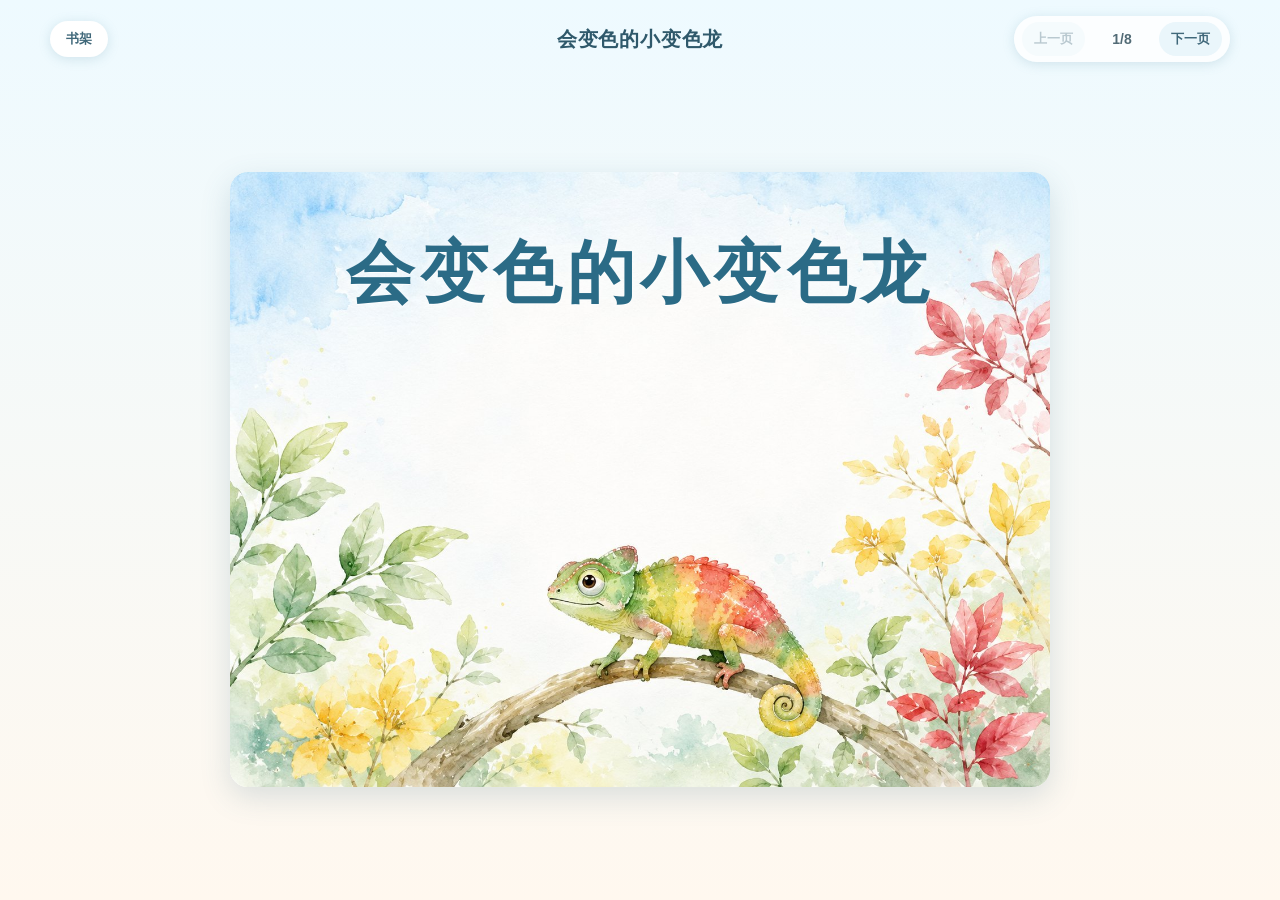
==== books/bianselong-l1/index.html @ 2964325f "change book" ====
<!doctype html>
<html lang="zh-CN">
<head>
<meta charset="utf-8" />
<meta name="viewport" content="width=device-width, initial-scale=1" />
<title>会变色的小变色龙</title>
<style>
  :root{
    --paper:#fffdf8;
    --ink:#26343b;
    --ui:#40687a;
    --ui-soft:#eaf6fb;
    --shadow:0 10px 30px rgba(58,105,125,.18);
  }
  *{box-sizing:border-box}
  html,body{margin:0;min-height:100%;background:linear-gradient(#eefaff,#fff8ef);color:var(--ink)}
  body{font-family:"PingFang SC","Noto Sans SC","Microsoft YaHei",Arial,sans-serif}
  .reader{min-height:100vh;display:flex;flex-direction:column;align-items:center;padding:16px;gap:12px}
  .reader-header{width:min(1180px,100%);display:grid;grid-template-columns:1fr auto 1fr;align-items:center;gap:12px}
  .shelf{justify-self:start;border:0;border-radius:999px;background:#fff;color:var(--ui);padding:9px 16px;font-weight:700;box-shadow:0 2px 12px rgba(96,150,170,.22);cursor:pointer}
  .book-title{justify-self:center;font-size:20px;font-weight:700;letter-spacing:.04em;color:#2f596b;white-space:nowrap}
  .controls{justify-self:end;display:flex;align-items:center;gap:8px;background:rgba(255,255,255,.82);border-radius:999px;padding:6px 8px;box-shadow:0 2px 12px rgba(96,150,170,.22)}
  .controls button{border:0;border-radius:999px;background:var(--ui-soft);color:var(--ui);padding:8px 12px;font-weight:700;cursor:pointer}
  .controls button:disabled{opacity:.35;cursor:not-allowed}
  #pageNo{min-width:58px;text-align:center;font-size:14px;color:#526b76;font-weight:700}
  .stage{width:min(1180px,100%);flex:1;display:flex;align-items:center;justify-content:center}
  .page{position:relative;width:100%;background:var(--paper);overflow:hidden;box-shadow:var(--shadow);isolation:isolate}
  .cover,.literacy{max-width:820px;aspect-ratio:4/3;border-radius:18px}
  .spread{max-width:1180px;aspect-ratio:2/1;border-radius:18px}
  .page img{position:absolute;inset:0;width:100%;height:100%;object-fit:contain;background:var(--paper);z-index:-2}
  .story-text{
    position:absolute;
    white-space:pre-line;
    font-family:"LXGW WenKai","Kaiti SC","STKaiti","KaiTi","Noto Serif SC",serif;
    font-weight:600;
    letter-spacing:.08em;
    line-height:1.55;
    color:#26343b;
    text-shadow:0 1px 0 rgba(255,255,255,.9),0 2px 12px rgba(255,255,255,.65);
  }
  .cover-title{top:8%;left:6%;right:6%;text-align:center;font-size:clamp(34px,6.2vw,68px);font-weight:700;color:#2b6b86;letter-spacing:.08em}
  .pos-right-top{top:16%;right:9%;font-size:clamp(32px,4.6vw,56px)}
  .pos-left-top{top:16%;left:9%;font-size:clamp(32px,4.6vw,56px)}
  .pos-left-mid{top:38%;left:9%;font-size:clamp(32px,4.6vw,56px)}
  .pos-center-top{top:12%;left:8%;right:8%;text-align:center;font-size:clamp(28px,4vw,46px)}
  .pos-top-center{top:10%;left:0;right:0;text-align:center;font-size:clamp(34px,5vw,60px);color:#2b6b86}
  .literacy-panel{position:absolute;inset:9% 8%;display:flex;flex-direction:column;align-items:center;justify-content:center;gap:26px;background:rgba(255,255,255,.28);border-radius:22px}
  .literacy h1{margin:0;font-family:"LXGW WenKai","Kaiti SC","STKaiti","KaiTi","Noto Serif SC",serif;font-size:clamp(30px,5vw,54px);letter-spacing:.14em;color:#2b6b86;font-weight:600}
  .word-row{display:flex;justify-content:center;align-items:center;gap:clamp(24px,4.4vw,64px);flex-wrap:wrap}
  .word{font-family:"LXGW WenKai","Kaiti SC","STKaiti","KaiTi","Noto Serif SC",serif;font-size:clamp(40px,7.2vw,80px);font-weight:600;color:#173241}
  @media (max-width:720px){
    .reader{padding:10px;gap:8px}
    .reader-header{grid-template-columns:1fr auto;grid-template-rows:auto auto;gap:8px}
    .shelf{grid-column:1;grid-row:1;justify-self:start;padding:8px 12px}
    .controls{grid-column:2;grid-row:1;justify-self:end;padding:4px 5px;gap:4px}
    .controls button{padding:7px 9px;font-size:13px}
    #pageNo{min-width:48px;font-size:12px}
    .book-title{grid-column:1/3;grid-row:2;justify-self:center;font-size:16px;text-align:center}
    .cover,.literacy,.spread{max-width:100%;border-radius:12px}
    .cover-title{font-size:clamp(24px,8vw,42px)}
    .pos-right-top,.pos-left-top,.pos-left-mid,.pos-top-center{font-size:clamp(20px,5.4vw,34px)}
    .pos-center-top{font-size:clamp(18px,4.4vw,28px);left:8%;right:8%}
    .literacy-panel{gap:14px}
    .word-row{gap:18px}
    .word{font-size:clamp(28px,10vw,52px)}
  }
</style>
</head>
<body>
<div class="reader">
  <header class="reader-header">
    <button class="shelf" id="homeBtn">书架</button>
    <div class="book-title">会变色的小变色龙</div>
    <nav class="controls" aria-label="翻页">
      <button id="prevBtn">上一页</button>
      <span id="pageNo"></span>
      <button id="nextBtn">下一页</button>
    </nav>
  </header>
  <main class="stage">
    <section id="page" class="page"></section>
  </main>
</div>
<script>
const pages = [
  {type:'cover', image:'images/cover-bg.jpg', text:'会变色的小变色龙', pos:'cover-title'},
  {type:'spread', image:'images/p01-green.jpg', text:'绿色的小变色龙', pos:'pos-right-top'},
  {type:'spread', image:'images/p02-red.jpg', text:'红色的小变色龙', pos:'pos-left-top'},
  {type:'spread', image:'images/p03-yellow.jpg', text:'黄色的小变色龙', pos:'pos-left-top'},
  {type:'spread', image:'images/p04-bird.jpg', text:'大鸟来了。', pos:'pos-left-mid'},
  {type:'spread', image:'images/p05-hide.jpg', text:'大鸟一只小变色龙都找不到！', pos:'pos-center-top'},
  {type:'spread', image:'images/p06-final.jpg', text:'会变色的小变色龙', pos:'pos-top-center'},
  {type:'literacy', image:'images/literacy-bg.jpg'}
];
let current = 0;
const pageEl = document.getElementById('page');
const pageNo = document.getElementById('pageNo');
const prevBtn = document.getElementById('prevBtn');
const nextBtn = document.getElementById('nextBtn');
const homeBtn = document.getElementById('homeBtn');
function render(){
  const p = pages[current];
  pageEl.className = `page ${p.type}`;
  if(p.type === 'literacy'){
    pageEl.innerHTML = `
      <img src="${p.image}" alt="" />
      <div class="literacy-panel">
        <h1>本集识字目标</h1>
        <div class="word-row"><span class="word">会</span><span class="word">变</span><span class="word">色</span><span class="word">小</span><span class="word">龙</span></div>
        <div class="word-row"><span class="word">绿</span><span class="word">红</span><span class="word">黄</span><span class="word">鸟</span></div>
      </div>`;
  } else {
    pageEl.innerHTML = `<img src="${p.image}" alt="" /><div class="story-text ${p.pos}">${p.text}</div>`;
  }
  pageNo.textContent = `${current + 1}/${pages.length}`;
  prevBtn.disabled = current === 0;
  nextBtn.disabled = current === pages.length - 1;
  nextBtn.textContent = current >= pages.length - 2 ? '最后页' : '下一页';
}
prevBtn.addEventListener('click', ()=>{if(current>0){current--;render();}});
nextBtn.addEventListener('click', ()=>{if(current<pages.length-1){current++;render();}});
homeBtn.addEventListener('click', ()=>{window.location.href='../../index.html';});
document.addEventListener('keydown', e=>{
  if(e.key==='ArrowLeft' && current>0){current--;render();}
  if(e.key==='ArrowRight' && current<pages.length-1){current++;render();}
});
render();
</script>
</body>
</html>
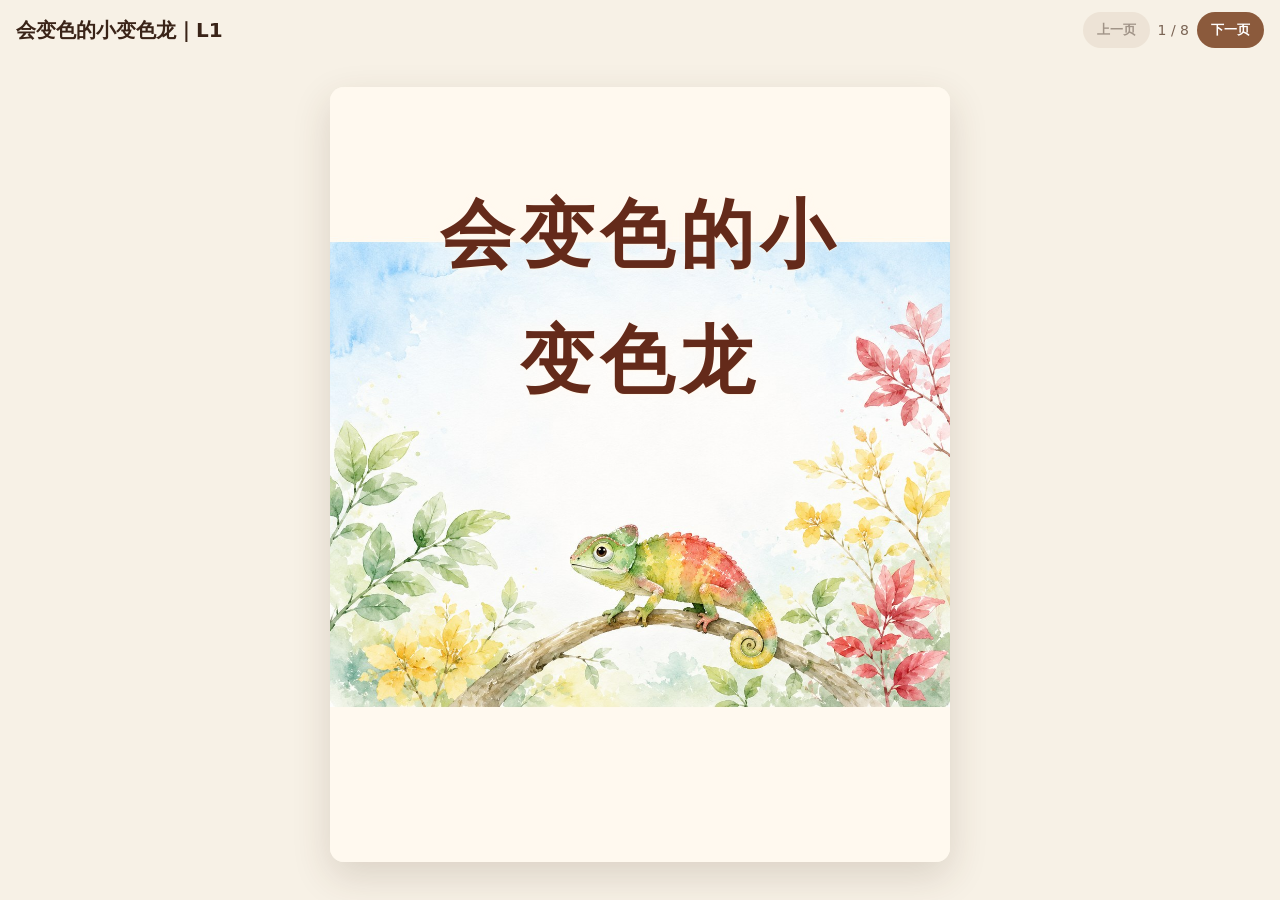
==== commit e28fb75f: "change format book bianselong" ====
--- a/books/bianselong-l1/index.html
+++ b/books/bianselong-l1/index.html
@@ -1,130 +1,170 @@
-<!doctype html>
+<!DOCTYPE html>
 <html lang="zh-CN">
 <head>
-<meta charset="utf-8" />
-<meta name="viewport" content="width=device-width, initial-scale=1" />
-<title>会变色的小变色龙</title>
+<meta charset="UTF-8" />
+<meta name="viewport" content="width=device-width, initial-scale=1.0" />
+<title>会变色的小变色龙｜中文分级绘本</title>
 <style>
-  :root{
-    --paper:#fffdf8;
-    --ink:#26343b;
-    --ui:#40687a;
-    --ui-soft:#eaf6fb;
-    --shadow:0 10px 30px rgba(58,105,125,.18);
-  }
-  *{box-sizing:border-box}
-  html,body{margin:0;min-height:100%;background:linear-gradient(#eefaff,#fff8ef);color:var(--ink)}
-  body{font-family:"PingFang SC","Noto Sans SC","Microsoft YaHei",Arial,sans-serif}
-  .reader{min-height:100vh;display:flex;flex-direction:column;align-items:center;padding:16px;gap:12px}
-  .reader-header{width:min(1180px,100%);display:grid;grid-template-columns:1fr auto 1fr;align-items:center;gap:12px}
-  .shelf{justify-self:start;border:0;border-radius:999px;background:#fff;color:var(--ui);padding:9px 16px;font-weight:700;box-shadow:0 2px 12px rgba(96,150,170,.22);cursor:pointer}
-  .book-title{justify-self:center;font-size:20px;font-weight:700;letter-spacing:.04em;color:#2f596b;white-space:nowrap}
-  .controls{justify-self:end;display:flex;align-items:center;gap:8px;background:rgba(255,255,255,.82);border-radius:999px;padding:6px 8px;box-shadow:0 2px 12px rgba(96,150,170,.22)}
-  .controls button{border:0;border-radius:999px;background:var(--ui-soft);color:var(--ui);padding:8px 12px;font-weight:700;cursor:pointer}
-  .controls button:disabled{opacity:.35;cursor:not-allowed}
-  #pageNo{min-width:58px;text-align:center;font-size:14px;color:#526b76;font-weight:700}
-  .stage{width:min(1180px,100%);flex:1;display:flex;align-items:center;justify-content:center}
-  .page{position:relative;width:100%;background:var(--paper);overflow:hidden;box-shadow:var(--shadow);isolation:isolate}
-  .cover,.literacy{max-width:820px;aspect-ratio:4/3;border-radius:18px}
-  .spread{max-width:1180px;aspect-ratio:2/1;border-radius:18px}
-  .page img{position:absolute;inset:0;width:100%;height:100%;object-fit:contain;background:var(--paper);z-index:-2}
-  .story-text{
-    position:absolute;
-    white-space:pre-line;
-    font-family:"LXGW WenKai","Kaiti SC","STKaiti","KaiTi","Noto Serif SC",serif;
-    font-weight:600;
-    letter-spacing:.08em;
-    line-height:1.55;
-    color:#26343b;
-    text-shadow:0 1px 0 rgba(255,255,255,.9),0 2px 12px rgba(255,255,255,.65);
-  }
-  .cover-title{top:8%;left:6%;right:6%;text-align:center;font-size:clamp(34px,6.2vw,68px);font-weight:700;color:#2b6b86;letter-spacing:.08em}
-  .pos-right-top{top:16%;right:9%;font-size:clamp(32px,4.6vw,56px)}
-  .pos-left-top{top:16%;left:9%;font-size:clamp(32px,4.6vw,56px)}
-  .pos-left-mid{top:38%;left:9%;font-size:clamp(32px,4.6vw,56px)}
-  .pos-center-top{top:12%;left:8%;right:8%;text-align:center;font-size:clamp(28px,4vw,46px)}
-  .pos-top-center{top:10%;left:0;right:0;text-align:center;font-size:clamp(34px,5vw,60px);color:#2b6b86}
-  .literacy-panel{position:absolute;inset:9% 8%;display:flex;flex-direction:column;align-items:center;justify-content:center;gap:26px;background:rgba(255,255,255,.28);border-radius:22px}
-  .literacy h1{margin:0;font-family:"LXGW WenKai","Kaiti SC","STKaiti","KaiTi","Noto Serif SC",serif;font-size:clamp(30px,5vw,54px);letter-spacing:.14em;color:#2b6b86;font-weight:600}
-  .word-row{display:flex;justify-content:center;align-items:center;gap:clamp(24px,4.4vw,64px);flex-wrap:wrap}
-  .word{font-family:"LXGW WenKai","Kaiti SC","STKaiti","KaiTi","Noto Serif SC",serif;font-size:clamp(40px,7.2vw,80px);font-weight:600;color:#173241}
-  @media (max-width:720px){
-    .reader{padding:10px;gap:8px}
-    .reader-header{grid-template-columns:1fr auto;grid-template-rows:auto auto;gap:8px}
-    .shelf{grid-column:1;grid-row:1;justify-self:start;padding:8px 12px}
-    .controls{grid-column:2;grid-row:1;justify-self:end;padding:4px 5px;gap:4px}
-    .controls button{padding:7px 9px;font-size:13px}
-    #pageNo{min-width:48px;font-size:12px}
-    .book-title{grid-column:1/3;grid-row:2;justify-self:center;font-size:16px;text-align:center}
-    .cover,.literacy,.spread{max-width:100%;border-radius:12px}
-    .cover-title{font-size:clamp(24px,8vw,42px)}
-    .pos-right-top,.pos-left-top,.pos-left-mid,.pos-top-center{font-size:clamp(20px,5.4vw,34px)}
-    .pos-center-top{font-size:clamp(18px,4.4vw,28px);left:8%;right:8%}
-    .literacy-panel{gap:14px}
-    .word-row{gap:18px}
-    .word{font-size:clamp(28px,10vw,52px)}
-  }
+:root {
+  --bg:#f7f1e6; --ink:#3a2418; --muted:#7a6454; --paper:#fff9ef; --accent:#8b5a3c;
+}
+* { box-sizing:border-box; }
+body { margin:0; background:var(--bg); color:var(--ink); font-family:system-ui,-apple-system,BlinkMacSystemFont,"Segoe UI","PingFang SC","Microsoft YaHei",sans-serif; }
+.app { min-height:100vh; display:grid; grid-template-rows:auto 1fr; }
+header { max-width:1280px; width:100%; margin:0 auto; padding:12px 16px; display:flex; align-items:center; justify-content:space-between; gap:12px; }
+header h1 { margin:0; font-size:20px; }
+.toolbar { display:flex; align-items:center; gap:8px; flex-wrap:wrap; }
+button { border:0; border-radius:999px; padding:9px 14px; background:var(--accent); color:white; font-weight:700; cursor:pointer; }
+button.secondary { background:#e2d4c3; color:var(--ink); }
+button:disabled { opacity:.45; cursor:not-allowed; }
+.stage { width:100%; display:flex; justify-content:center; align-items:center; padding:12px 16px 24px; }
+.book-page { position:relative; background:var(--paper); overflow:hidden; border-radius:14px; box-shadow:0 14px 38px rgba(74,48,28,.16); }
+.book-page.cover, .book-page.literacy { width:min(92vw,620px); aspect-ratio:4/5; }
+.book-page.spread { width:min(96vw,1180px); aspect-ratio:8/5; }
+.page-bg { position:absolute; inset:0; width:100%; height:100%; object-fit:cover; }
+.text-block {
+  position:absolute; width:var(--w); left:var(--x); top:var(--y);
+  color:var(--ink);
+  font-family:"Source Han Serif SC","Noto Serif SC","STSong","Songti SC","SimSun",serif;
+  font-size:clamp(19px,2.2vw,33px);
+  line-height:1.7;
+  letter-spacing:.01em;
+  text-shadow:0 1px 0 rgba(255,255,255,.72), 0 0 8px rgba(255,247,232,.78);
+  cursor:pointer; user-select:text; padding:.12em .2em; border-radius:10px;
+}
+.cover-title {
+  font-family:"STKaiti","Kaiti SC","DFKai-SB","KaiTi","Source Han Serif SC","Noto Serif SC",serif !important;
+  font-size:clamp(42px,6.8vw,74px) !important;
+  font-weight:700;
+  letter-spacing:.08em;
+  text-align:center;
+  color:#642a1a;
+  text-shadow:0 1px 0 rgba(255,246,230,.78), 0 0 10px rgba(255,250,243,.9);
+}
+.text-block:hover,.text-block.active { background:rgba(255,245,205,.42); outline:2px solid rgba(139,90,60,.18); }
+.literacy-title {
+  position:absolute; left:0; top:10.5%; width:100%; text-align:center; color:#642a1a;
+  font-family:"STKaiti","Kaiti SC","DFKai-SB","KaiTi","Source Han Serif SC","Noto Serif SC",serif;
+  font-size:clamp(30px,5vw,56px); font-weight:700; letter-spacing:.1em;
+}
+.target-char { text-align:center; font-family:"Source Han Serif SC","Noto Serif SC","Songti SC","SimSun",serif; }
+.target-char .pinyin {
+  display:block; font-size:clamp(18px,2.6vw,30px); color:var(--muted);
+  margin-bottom:.22em; font-family:"Segoe UI","PingFang SC","Microsoft YaHei",sans-serif;
+}
+.target-char .hanzi { display:block; font-size:clamp(58px,9vw,80px); line-height:1.05; font-weight:800; }
+.page-indicator { color:var(--muted); font-size:14px; }
+@media (max-width:720px){
+  header { display:grid; grid-template-columns:1fr auto; grid-template-rows:auto auto; align-items:center; padding:10px 12px; gap:8px; }
+  header h1 { grid-column:1/3; grid-row:2; justify-self:center; text-align:center; font-size:16px; }
+  .toolbar { grid-column:1/3; grid-row:1; justify-content:flex-end; }
+  button { padding:8px 12px; }
+  .stage { padding:8px 10px 16px; }
+}
 </style>
 </head>
 <body>
-<div class="reader">
-  <header class="reader-header">
-    <button class="shelf" id="homeBtn">书架</button>
-    <div class="book-title">会变色的小变色龙</div>
-    <nav class="controls" aria-label="翻页">
-      <button id="prevBtn">上一页</button>
-      <span id="pageNo"></span>
+<div class="app">
+  <header>
+    <h1 id="bookTitle"></h1>
+    <div class="toolbar">
+      <button id="prevBtn" class="secondary">上一页</button>
+      <span id="pageIndicator" class="page-indicator"></span>
       <button id="nextBtn">下一页</button>
-    </nav>
+    </div>
   </header>
-  <main class="stage">
-    <section id="page" class="page"></section>
-  </main>
+  <main class="stage"><section id="bookPage" class="book-page"></section></main>
 </div>
 <script>
-const pages = [
-  {type:'cover', image:'images/cover-bg.jpg', text:'会变色的小变色龙', pos:'cover-title'},
-  {type:'spread', image:'images/p01-green.jpg', text:'绿色的小变色龙', pos:'pos-right-top'},
-  {type:'spread', image:'images/p02-red.jpg', text:'红色的小变色龙', pos:'pos-left-top'},
-  {type:'spread', image:'images/p03-yellow.jpg', text:'黄色的小变色龙', pos:'pos-left-top'},
-  {type:'spread', image:'images/p04-bird.jpg', text:'大鸟来了。', pos:'pos-left-mid'},
-  {type:'spread', image:'images/p05-hide.jpg', text:'大鸟一只小变色龙都找不到！', pos:'pos-center-top'},
-  {type:'spread', image:'images/p06-final.jpg', text:'会变色的小变色龙', pos:'pos-top-center'},
-  {type:'literacy', image:'images/literacy-bg.jpg'}
-];
-let current = 0;
-const pageEl = document.getElementById('page');
-const pageNo = document.getElementById('pageNo');
-const prevBtn = document.getElementById('prevBtn');
-const nextBtn = document.getElementById('nextBtn');
-const homeBtn = document.getElementById('homeBtn');
-function render(){
-  const p = pages[current];
-  pageEl.className = `page ${p.type}`;
-  if(p.type === 'literacy'){
-    pageEl.innerHTML = `
-      <img src="${p.image}" alt="" />
-      <div class="literacy-panel">
-        <h1>本集识字目标</h1>
-        <div class="word-row"><span class="word">会</span><span class="word">变</span><span class="word">色</span><span class="word">小</span><span class="word">龙</span></div>
-        <div class="word-row"><span class="word">绿</span><span class="word">红</span><span class="word">黄</span><span class="word">鸟</span></div>
-      </div>`;
-  } else {
-    pageEl.innerHTML = `<img src="${p.image}" alt="" /><div class="story-text ${p.pos}">${p.text}</div>`;
+const BOOK = {
+  "id": "bianselong-l1",
+  "title": "会变色的小变色龙",
+  "level": "L1",
+  "type": "science_cognition",
+  "version": "0.1",
+  "pages": [
+    {"id":"cover","type":"cover","ratio":"4:5","background":"images/cover-bg.jpg","textBlocks":[{"id":"title","text":"会变色的小变色龙","x":11,"y":10,"w":78,"className":"cover-title","audio":""}]},
+    {"id":"spread-01","type":"spread","ratio":"8:5","background":"images/spread-01-bg.jpg","textBlocks":[{"id":"s1","text":"绿色的小变色龙","x":60,"y":20,"w":32,"className":"story-text","audio":""}]},
+    {"id":"spread-02","type":"spread","ratio":"8:5","background":"images/spread-02-bg.jpg","textBlocks":[{"id":"s1","text":"红色的小变色龙","x":9,"y":20,"w":34,"className":"story-text","audio":""}]},
+    {"id":"spread-03","type":"spread","ratio":"8:5","background":"images/spread-03-bg.jpg","textBlocks":[{"id":"s1","text":"黄色的小变色龙","x":9,"y":20,"w":34,"className":"story-text","audio":""}]},
+    {"id":"spread-04","type":"spread","ratio":"8:5","background":"images/spread-04-bg.jpg","textBlocks":[{"id":"s1","text":"大鸟来了。","x":9,"y":35,"w":30,"className":"story-text","audio":""}]},
+    {"id":"spread-05","type":"spread","ratio":"8:5","background":"images/spread-05-bg.jpg","textBlocks":[{"id":"s1","text":"大鸟一只小变色龙都找不到！","x":21,"y":48,"w":58,"className":"story-text","audio":""}]},
+    {"id":"spread-06","type":"spread","ratio":"8:5","background":"images/spread-06-bg.jpg","textBlocks":[{"id":"s1","text":"会变色的小变色龙","x":9,"y":17,"w":38,"className":"story-text","audio":""}]},
+    {"id":"literacy-target","type":"literacy","ratio":"4:5","background":"images/literacy-bg.jpg","title":"本集识字目标","textBlocks":[
+      {"id":"char-hui","char":"会","pinyin":"huì","text":"会","x":13,"y":30,"w":18,"className":"target-char","audio":""},
+      {"id":"char-bian","char":"变","pinyin":"biàn","text":"变","x":32,"y":30,"w":18,"className":"target-char","audio":""},
+      {"id":"char-se","char":"色","pinyin":"sè","text":"色","x":51,"y":30,"w":18,"className":"target-char","audio":""},
+      {"id":"char-xiao","char":"小","pinyin":"xiǎo","text":"小","x":70,"y":30,"w":18,"className":"target-char","audio":""},
+      {"id":"char-long","char":"龙","pinyin":"lóng","text":"龙","x":22,"y":56,"w":18,"className":"target-char","audio":""},
+      {"id":"char-lv","char":"绿","pinyin":"lǜ","text":"绿","x":42,"y":56,"w":18,"className":"target-char","audio":""},
+      {"id":"char-hong","char":"红","pinyin":"hóng","text":"红","x":62,"y":56,"w":18,"className":"target-char","audio":""}
+    ]}
+  ],
+  "literacyTargets":[{"char":"会","pinyin":"huì","audio":""},{"char":"变","pinyin":"biàn","audio":""},{"char":"色","pinyin":"sè","audio":""},{"char":"小","pinyin":"xiǎo","audio":""},{"char":"龙","pinyin":"lóng","audio":""},{"char":"绿","pinyin":"lǜ","audio":""},{"char":"红","pinyin":"hóng","audio":""}]
+};
+let currentIndex = 0;
+let currentAudio = null;
+const bookTitle = document.getElementById("bookTitle");
+const pageEl = document.getElementById("bookPage");
+const indicator = document.getElementById("pageIndicator");
+const prevBtn = document.getElementById("prevBtn");
+const nextBtn = document.getElementById("nextBtn");
+bookTitle.textContent = `${BOOK.title}｜${BOOK.level}`;
+prevBtn.addEventListener("click", () => { if (currentIndex > 0) { currentIndex--; renderPage(); } });
+nextBtn.addEventListener("click", () => { if (currentIndex < BOOK.pages.length - 1) { currentIndex++; renderPage(); } });
+document.addEventListener("keydown", (event) => { if (event.key === "ArrowLeft") prevBtn.click(); if (event.key === "ArrowRight") nextBtn.click(); });
+
+function renderPage() {
+  const page = BOOK.pages[currentIndex];
+  pageEl.className = `book-page ${page.type === "cover" ? "cover" : page.type === "spread" ? "spread" : "literacy"}`;
+  indicator.textContent = `${currentIndex + 1} / ${BOOK.pages.length}`;
+  prevBtn.disabled = currentIndex === 0;
+  nextBtn.disabled = currentIndex === BOOK.pages.length - 1;
+  nextBtn.textContent = currentIndex === BOOK.pages.length - 2 ? "最后页" : "下一页";
+  const bg = `<img class="page-bg" src="${page.background}" alt="" />`;
+  let blocks = "";
+  if (page.type === "literacy") blocks += `<div class="literacy-title">${page.title || "本集识字目标"}</div>`;
+  blocks += page.textBlocks.map(block => renderTextBlock(block, page)).join("");
+  pageEl.innerHTML = bg + blocks;
+  pageEl.querySelectorAll("[data-audio-text]").forEach(el => el.addEventListener("click", () => handleRead(el)));
+}
+
+function renderTextBlock(block, page) {
+  const style = `--x:${block.x}%; --y:${block.y}%; --w:${block.w}%;`;
+  const audio = block.audio || "";
+  if (page.type === "literacy") {
+    return `<div class="text-block target-char" style="${style}" data-audio="${audio}" data-audio-text="${block.char}">
+      <span class="pinyin">${block.pinyin}</span>
+      <span class="hanzi">${block.char}</span>
+    </div>`;
   }
-  pageNo.textContent = `${current + 1}/${pages.length}`;
-  prevBtn.disabled = current === 0;
-  nextBtn.disabled = current === pages.length - 1;
-  nextBtn.textContent = current >= pages.length - 2 ? '最后页' : '下一页';
+  return `<div class="text-block ${block.className || ""}" style="${style}" data-audio="${audio}" data-audio-text="${escapeHtml(block.text)}">${escapeHtml(block.text)}</div>`;
 }
-prevBtn.addEventListener('click', ()=>{if(current>0){current--;render();}});
-nextBtn.addEventListener('click', ()=>{if(current<pages.length-1){current++;render();}});
-homeBtn.addEventListener('click', ()=>{window.location.href='../../index.html';});
-document.addEventListener('keydown', e=>{
-  if(e.key==='ArrowLeft' && current>0){current--;render();}
-  if(e.key==='ArrowRight' && current<pages.length-1){current++;render();}
-});
-render();
+
+function handleRead(el) {
+  document.querySelectorAll(".text-block.active").forEach(x => x.classList.remove("active"));
+  el.classList.add("active");
+  const src = el.dataset.audio;
+  const text = el.dataset.audioText;
+  if (currentAudio) { currentAudio.pause(); currentAudio = null; }
+  if (window.speechSynthesis) window.speechSynthesis.cancel();
+  if (src) {
+    currentAudio = new Audio(src);
+    currentAudio.play();
+    return;
+  }
+  if (window.speechSynthesis && text) {
+    const u = new SpeechSynthesisUtterance(text);
+    u.lang = "zh-CN";
+    u.rate = 0.82;
+    speechSynthesis.speak(u);
+  }
+}
+
+function escapeHtml(value) {
+  return String(value).replace(/[&<>'"]/g, ch => ({"&":"&amp;","<":"&lt;",">":"&gt;","'":"&#39;",'"':"&quot;"}[ch]));
+}
+renderPage();
 </script>
 </body>
 </html>
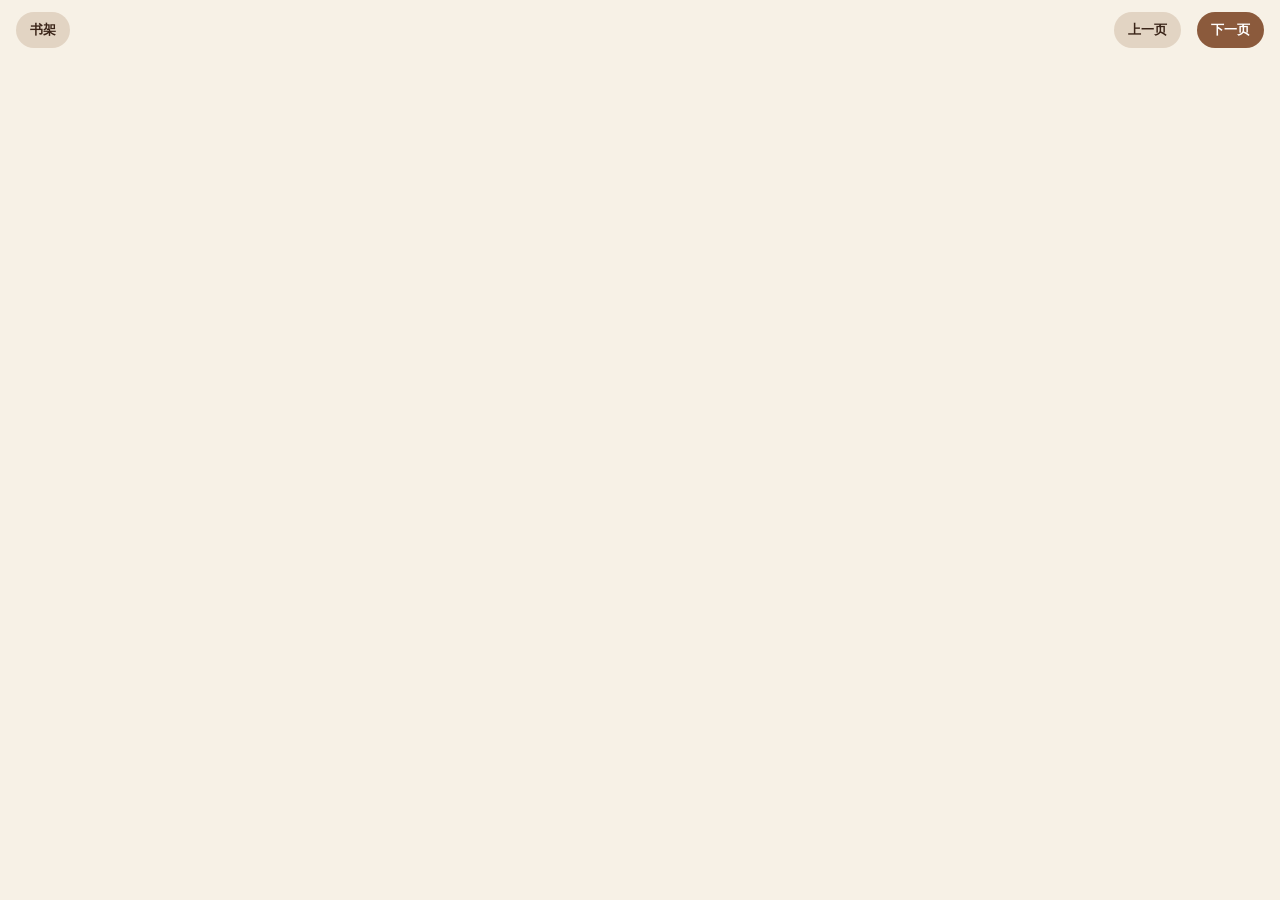
==== commit f48e59d2: "change format bianselong" ====
--- a/books/bianselong-l1/index.html
+++ b/books/bianselong-l1/index.html
@@ -3,7 +3,7 @@
 <head>
 <meta charset="UTF-8" />
 <meta name="viewport" content="width=device-width, initial-scale=1.0" />
-<title>会变色的小变色龙｜中文分级绘本</title>
+<title>变色龙｜中文分级绘本</title>
 <style>
 :root {
   --bg:#f7f1e6; --ink:#3a2418; --muted:#7a6454; --paper:#fff9ef; --accent:#8b5a3c;
@@ -11,15 +11,17 @@
 * { box-sizing:border-box; }
 body { margin:0; background:var(--bg); color:var(--ink); font-family:system-ui,-apple-system,BlinkMacSystemFont,"Segoe UI","PingFang SC","Microsoft YaHei",sans-serif; }
 .app { min-height:100vh; display:grid; grid-template-rows:auto 1fr; }
-header { max-width:1280px; width:100%; margin:0 auto; padding:12px 16px; display:flex; align-items:center; justify-content:space-between; gap:12px; }
-header h1 { margin:0; font-size:20px; }
-.toolbar { display:flex; align-items:center; gap:8px; flex-wrap:wrap; }
+header { max-width:1280px; width:100%; margin:0 auto; padding:12px 16px; display:grid; grid-template-columns:1fr auto 1fr; align-items:center; gap:12px; }
+.shelf-btn { justify-self:start; }
+header h1 { margin:0; font-size:20px; justify-self:center; }
+.toolbar { justify-self:end; display:flex; align-items:center; gap:8px; flex-wrap:wrap; }
 button { border:0; border-radius:999px; padding:9px 14px; background:var(--accent); color:white; font-weight:700; cursor:pointer; }
 button.secondary { background:#e2d4c3; color:var(--ink); }
 button:disabled { opacity:.45; cursor:not-allowed; }
 .stage { width:100%; display:flex; justify-content:center; align-items:center; padding:12px 16px 24px; }
 .book-page { position:relative; background:var(--paper); overflow:hidden; border-radius:14px; box-shadow:0 14px 38px rgba(74,48,28,.16); }
 .book-page.cover, .book-page.literacy { width:min(92vw,620px); aspect-ratio:4/5; }
+.book-page.literacy { background:var(--paper); }
 .book-page.spread { width:min(96vw,1180px); aspect-ratio:8/5; }
 .page-bg { position:absolute; inset:0; width:100%; height:100%; object-fit:cover; }
 .text-block {
@@ -27,18 +29,14 @@
   color:var(--ink);
   font-family:"Source Han Serif SC","Noto Serif SC","STSong","Songti SC","SimSun",serif;
   font-size:clamp(19px,2.2vw,33px);
-  line-height:1.7;
-  letter-spacing:.01em;
+  line-height:1.7; letter-spacing:.01em;
   text-shadow:0 1px 0 rgba(255,255,255,.72), 0 0 8px rgba(255,247,232,.78);
   cursor:pointer; user-select:text; padding:.12em .2em; border-radius:10px;
 }
 .cover-title {
   font-family:"STKaiti","Kaiti SC","DFKai-SB","KaiTi","Source Han Serif SC","Noto Serif SC",serif !important;
-  font-size:clamp(42px,6.8vw,74px) !important;
-  font-weight:700;
-  letter-spacing:.08em;
-  text-align:center;
-  color:#642a1a;
+  font-size:clamp(46px,7vw,78px) !important; font-weight:700; letter-spacing:.12em;
+  text-align:center; color:#642a1a;
   text-shadow:0 1px 0 rgba(255,246,230,.78), 0 0 10px rgba(255,250,243,.9);
 }
 .text-block:hover,.text-block.active { background:rgba(255,245,205,.42); outline:2px solid rgba(139,90,60,.18); }
@@ -48,16 +46,14 @@
   font-size:clamp(30px,5vw,56px); font-weight:700; letter-spacing:.1em;
 }
 .target-char { text-align:center; font-family:"Source Han Serif SC","Noto Serif SC","Songti SC","SimSun",serif; }
-.target-char .pinyin {
-  display:block; font-size:clamp(18px,2.6vw,30px); color:var(--muted);
-  margin-bottom:.22em; font-family:"Segoe UI","PingFang SC","Microsoft YaHei",sans-serif;
-}
+.target-char .pinyin { display:block; font-size:clamp(18px,2.6vw,30px); color:var(--muted); margin-bottom:.22em; font-family:"Segoe UI","PingFang SC","Microsoft YaHei",sans-serif; }
 .target-char .hanzi { display:block; font-size:clamp(58px,9vw,80px); line-height:1.05; font-weight:800; }
 .page-indicator { color:var(--muted); font-size:14px; }
 @media (max-width:720px){
-  header { display:grid; grid-template-columns:1fr auto; grid-template-rows:auto auto; align-items:center; padding:10px 12px; gap:8px; }
+  header { grid-template-columns:1fr auto; grid-template-rows:auto auto; align-items:center; padding:10px 12px; gap:8px; }
+  .shelf-btn { grid-column:1; grid-row:1; justify-self:start; }
+  .toolbar { grid-column:2; grid-row:1; justify-self:end; }
   header h1 { grid-column:1/3; grid-row:2; justify-self:center; text-align:center; font-size:16px; }
-  .toolbar { grid-column:1/3; grid-row:1; justify-content:flex-end; }
   button { padding:8px 12px; }
   .stage { padding:8px 10px 16px; }
 }
@@ -66,6 +62,7 @@
 <body>
 <div class="app">
   <header>
+    <button class="secondary shelf-btn" id="homeBtn">书架</button>
     <h1 id="bookTitle"></h1>
     <div class="toolbar">
       <button id="prevBtn" class="secondary">上一页</button>
@@ -77,94 +74,77 @@
 </div>
 <script>
 const BOOK = {
-  "id": "bianselong-l1",
-  "title": "会变色的小变色龙",
-  "level": "L1",
-  "type": "science_cognition",
-  "version": "0.1",
-  "pages": [
-    {"id":"cover","type":"cover","ratio":"4:5","background":"images/cover-bg.jpg","textBlocks":[{"id":"title","text":"会变色的小变色龙","x":11,"y":10,"w":78,"className":"cover-title","audio":""}]},
-    {"id":"spread-01","type":"spread","ratio":"8:5","background":"images/spread-01-bg.jpg","textBlocks":[{"id":"s1","text":"绿色的小变色龙","x":60,"y":20,"w":32,"className":"story-text","audio":""}]},
-    {"id":"spread-02","type":"spread","ratio":"8:5","background":"images/spread-02-bg.jpg","textBlocks":[{"id":"s1","text":"红色的小变色龙","x":9,"y":20,"w":34,"className":"story-text","audio":""}]},
-    {"id":"spread-03","type":"spread","ratio":"8:5","background":"images/spread-03-bg.jpg","textBlocks":[{"id":"s1","text":"黄色的小变色龙","x":9,"y":20,"w":34,"className":"story-text","audio":""}]},
-    {"id":"spread-04","type":"spread","ratio":"8:5","background":"images/spread-04-bg.jpg","textBlocks":[{"id":"s1","text":"大鸟来了。","x":9,"y":35,"w":30,"className":"story-text","audio":""}]},
-    {"id":"spread-05","type":"spread","ratio":"8:5","background":"images/spread-05-bg.jpg","textBlocks":[{"id":"s1","text":"大鸟一只小变色龙都找不到！","x":21,"y":48,"w":58,"className":"story-text","audio":""}]},
-    {"id":"spread-06","type":"spread","ratio":"8:5","background":"images/spread-06-bg.jpg","textBlocks":[{"id":"s1","text":"会变色的小变色龙","x":9,"y":17,"w":38,"className":"story-text","audio":""}]},
-    {"id":"literacy-target","type":"literacy","ratio":"4:5","background":"images/literacy-bg.jpg","title":"本集识字目标","textBlocks":[
-      {"id":"char-hui","char":"会","pinyin":"huì","text":"会","x":13,"y":30,"w":18,"className":"target-char","audio":""},
-      {"id":"char-bian","char":"变","pinyin":"biàn","text":"变","x":32,"y":30,"w":18,"className":"target-char","audio":""},
-      {"id":"char-se","char":"色","pinyin":"sè","text":"色","x":51,"y":30,"w":18,"className":"target-char","audio":""},
-      {"id":"char-xiao","char":"小","pinyin":"xiǎo","text":"小","x":70,"y":30,"w":18,"className":"target-char","audio":""},
-      {"id":"char-long","char":"龙","pinyin":"lóng","text":"龙","x":22,"y":56,"w":18,"className":"target-char","audio":""},
-      {"id":"char-lv","char":"绿","pinyin":"lǜ","text":"绿","x":42,"y":56,"w":18,"className":"target-char","audio":""},
-      {"id":"char-hong","char":"红","pinyin":"hóng","text":"红","x":62,"y":56,"w":18,"className":"target-char","audio":""}
+  id: 'bianselong-l1',
+  title: '变色龙',
+  level: 'L1',
+  pages: [
+    {id:'cover', type:'cover', background:'images/cover-bg.jpg', textBlocks:[{text:'变色龙', x:18, y:11, w:64, className:'cover-title'}]},
+    {id:'spread-01', type:'spread', background:'images/spread-01-bg.jpg', textBlocks:[{text:'绿色的小变色龙', x:60, y:20, w:32}]},
+    {id:'spread-02', type:'spread', background:'images/spread-02-bg.jpg', textBlocks:[{text:'红色的小变色龙', x:9, y:20, w:34}]},
+    {id:'spread-03', type:'spread', background:'images/spread-03-bg.jpg', textBlocks:[{text:'黄色的小变色龙', x:9, y:20, w:34}]},
+    {id:'spread-04', type:'spread', background:'images/spread-04-bg.jpg', textBlocks:[{text:'大鸟来了。', x:9, y:35, w:30}]},
+    {id:'spread-05', type:'spread', background:'images/spread-05-bg.jpg', textBlocks:[{text:'大鸟一只小变色龙都找不到！', x:21, y:48, w:58}]},
+    {id:'spread-06', type:'spread', background:'images/spread-06-bg.jpg', textBlocks:[{text:'会变色的小变色龙', x:9, y:17, w:38}]},
+    {id:'literacy-target', type:'literacy', background:'', title:'本集识字目标', textBlocks:[
+      {char:'会', pinyin:'huì', x:13, y:30, w:18, className:'target-char'},
+      {char:'变', pinyin:'biàn', x:32, y:30, w:18, className:'target-char'},
+      {char:'色', pinyin:'sè', x:51, y:30, w:18, className:'target-char'},
+      {char:'小', pinyin:'xiǎo', x:70, y:30, w:18, className:'target-char'},
+      {char:'龙', pinyin:'lóng', x:22, y:56, w:18, className:'target-char'},
+      {char:'绿', pinyin:'lǜ', x:42, y:56, w:18, className:'target-char'},
+      {char:'红', pinyin:'hóng', x:62, y:56, w:18, className:'target-char'}
     ]}
-  ],
-  "literacyTargets":[{"char":"会","pinyin":"huì","audio":""},{"char":"变","pinyin":"biàn","audio":""},{"char":"色","pinyin":"sè","audio":""},{"char":"小","pinyin":"xiǎo","audio":""},{"char":"龙","pinyin":"lóng","audio":""},{"char":"绿","pinyin":"lǜ","audio":""},{"char":"红","pinyin":"hóng","audio":""}]
+  ]
 };
 let currentIndex = 0;
 let currentAudio = null;
-const bookTitle = document.getElementById("bookTitle");
-const pageEl = document.getElementById("bookPage");
-const indicator = document.getElementById("pageIndicator");
-const prevBtn = document.getElementById("prevBtn");
-const nextBtn = document.getElementById("nextBtn");
-bookTitle.textContent = `${BOOK.title}｜${BOOK.level}`;
-prevBtn.addEventListener("click", () => { if (currentIndex > 0) { currentIndex--; renderPage(); } });
-nextBtn.addEventListener("click", () => { if (currentIndex < BOOK.pages.length - 1) { currentIndex++; renderPage(); } });
-document.addEventListener("keydown", (event) => { if (event.key === "ArrowLeft") prevBtn.click(); if (event.key === "ArrowRight") nextBtn.click(); });
-
+const bookTitle = document.getElementById('bookTitle');
+const pageEl = document.getElementById('bookPage');
+const indicator = document.getElementById('pageIndicator');
+const prevBtn = document.getElementById('prevBtn');
+const nextBtn = document.getElementById('nextBtn');
+const homeBtn = document.getElementById('homeBtn');
+bookTitle.textContent = `${BOOK.title}｜L1`;
+homeBtn.addEventListener('click',()=>{window.location.href='../../index.html';});
+prevBtn.addEventListener('click', () => { if (currentIndex > 0) { currentIndex--; renderPage(); } });
+nextBtn.addEventListener('click', () => { if (currentIndex < BOOK.pages.length - 1) { currentIndex++; renderPage(); } });
+document.addEventListener('keydown', (event) => { if (event.key === 'ArrowLeft') prevBtn.click(); if (event.key === 'ArrowRight') nextBtn.click(); });
 function renderPage() {
   const page = BOOK.pages[currentIndex];
-  pageEl.className = `book-page ${page.type === "cover" ? "cover" : page.type === "spread" ? "spread" : "literacy"}`;
+  pageEl.className = `book-page ${page.type === 'cover' ? 'cover' : page.type === 'spread' ? 'spread' : 'literacy'}`;
   indicator.textContent = `${currentIndex + 1} / ${BOOK.pages.length}`;
   prevBtn.disabled = currentIndex === 0;
   nextBtn.disabled = currentIndex === BOOK.pages.length - 1;
-  nextBtn.textContent = currentIndex === BOOK.pages.length - 2 ? "最后页" : "下一页";
-  const bg = `<img class="page-bg" src="${page.background}" alt="" />`;
-  let blocks = "";
-  if (page.type === "literacy") blocks += `<div class="literacy-title">${page.title || "本集识字目标"}</div>`;
-  blocks += page.textBlocks.map(block => renderTextBlock(block, page)).join("");
+  nextBtn.textContent = currentIndex === BOOK.pages.length - 2 ? '最后页' : '下一页';
+  const bg = page.type === "literacy" ? "" : `<img class="page-bg" src="${page.background}" alt="" />`;
+  let blocks = '';
+  if (page.type === 'literacy') blocks += `<div class="literacy-title">${page.title || '本集识字目标'}</div>`;
+  blocks += page.textBlocks.map(block => renderTextBlock(block, page)).join('');
   pageEl.innerHTML = bg + blocks;
-  pageEl.querySelectorAll("[data-audio-text]").forEach(el => el.addEventListener("click", () => handleRead(el)));
+  pageEl.querySelectorAll('[data-audio-text]').forEach(el => el.addEventListener('click', () => handleRead(el)));
 }
-
 function renderTextBlock(block, page) {
   const style = `--x:${block.x}%; --y:${block.y}%; --w:${block.w}%;`;
-  const audio = block.audio || "";
-  if (page.type === "literacy") {
-    return `<div class="text-block target-char" style="${style}" data-audio="${audio}" data-audio-text="${block.char}">
-      <span class="pinyin">${block.pinyin}</span>
-      <span class="hanzi">${block.char}</span>
-    </div>`;
+  if (page.type === 'literacy') {
+    return `<div class="text-block target-char" style="${style}" data-audio-text="${block.char}"><span class="pinyin">${block.pinyin}</span><span class="hanzi">${block.char}</span></div>`;
   }
-  return `<div class="text-block ${block.className || ""}" style="${style}" data-audio="${audio}" data-audio-text="${escapeHtml(block.text)}">${escapeHtml(block.text)}</div>`;
+  const text = escapeHtml(block.text);
+  return `<div class="text-block ${block.className || ''}" style="${style}" data-audio-text="${text}">${text}</div>`;
 }
-
 function handleRead(el) {
-  document.querySelectorAll(".text-block.active").forEach(x => x.classList.remove("active"));
-  el.classList.add("active");
-  const src = el.dataset.audio;
+  document.querySelectorAll('.text-block.active').forEach(x => x.classList.remove('active'));
+  el.classList.add('active');
   const text = el.dataset.audioText;
-  if (currentAudio) { currentAudio.pause(); currentAudio = null; }
-  if (window.speechSynthesis) window.speechSynthesis.cancel();
-  if (src) {
-    currentAudio = new Audio(src);
-    currentAudio.play();
-    return;
-  }
-  if (window.speechSynthesis && text) {
+  if (window.speechSynthesis) {
+    window.speechSynthesis.cancel();
     const u = new SpeechSynthesisUtterance(text);
-    u.lang = "zh-CN";
+    u.lang = 'zh-CN';
     u.rate = 0.82;
     speechSynthesis.speak(u);
   }
 }
-
-function escapeHtml(value) {
-  return String(value).replace(/[&<>'"]/g, ch => ({"&":"&amp;","<":"&lt;",">":"&gt;","'":"&#39;",'"':"&quot;"}[ch]));
-}
+function escapeHtml(value) { return String(value).replace(/[&<>'"]/g, ch => ({'&':'&amp;','<':'&lt;','>':'&gt;',''':'&#39;','"':'&quot;'}[ch])); }
 renderPage();
 </script>
 </body>
-</html>
+</html>
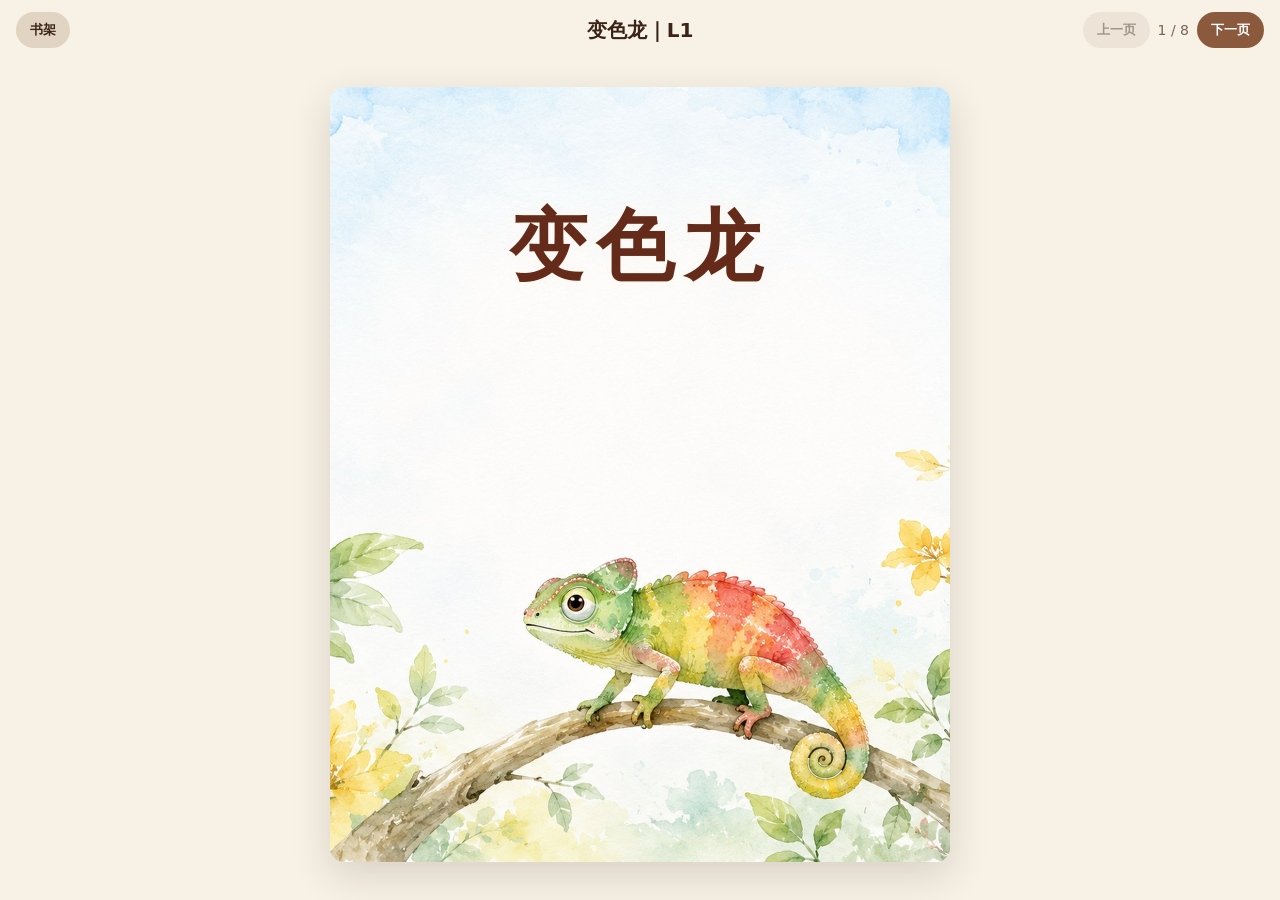
==== commit 9e276a96: "bug fix book bianselong" ====
--- a/books/bianselong-l1/index.html
+++ b/books/bianselong-l1/index.html
@@ -86,13 +86,12 @@
     {id:'spread-05', type:'spread', background:'images/spread-05-bg.jpg', textBlocks:[{text:'大鸟一只小变色龙都找不到！', x:21, y:48, w:58}]},
     {id:'spread-06', type:'spread', background:'images/spread-06-bg.jpg', textBlocks:[{text:'会变色的小变色龙', x:9, y:17, w:38}]},
     {id:'literacy-target', type:'literacy', background:'', title:'本集识字目标', textBlocks:[
-      {char:'会', pinyin:'huì', x:13, y:30, w:18, className:'target-char'},
-      {char:'变', pinyin:'biàn', x:32, y:30, w:18, className:'target-char'},
-      {char:'色', pinyin:'sè', x:51, y:30, w:18, className:'target-char'},
-      {char:'小', pinyin:'xiǎo', x:70, y:30, w:18, className:'target-char'},
-      {char:'龙', pinyin:'lóng', x:22, y:56, w:18, className:'target-char'},
-      {char:'绿', pinyin:'lǜ', x:42, y:56, w:18, className:'target-char'},
-      {char:'红', pinyin:'hóng', x:62, y:56, w:18, className:'target-char'}
+      {char:'变', pinyin:'biàn', x:22, y:30, w:18, className:'target-char'},
+      {char:'色', pinyin:'sè', x:42, y:30, w:18, className:'target-char'},
+      {char:'龙', pinyin:'lóng', x:62, y:30, w:18, className:'target-char'},
+      {char:'红', pinyin:'hóng', x:22, y:56, w:18, className:'target-char'},
+      {char:'黄', pinyin:'huáng', x:42, y:56, w:18, className:'target-char'},
+      {char:'绿', pinyin:'lǜ', x:62, y:56, w:18, className:'target-char'}
     ]}
   ]
 };
@@ -143,7 +142,15 @@
     speechSynthesis.speak(u);
   }
 }
-function escapeHtml(value) { return String(value).replace(/[&<>'"]/g, ch => ({'&':'&amp;','<':'&lt;','>':'&gt;',''':'&#39;','"':'&quot;'}[ch])); }
+function escapeHtml(value) {
+  return String(value).replace(/[&<>'"]/g, ch => ({
+    '&':'&amp;',
+    '<':'&lt;',
+    '>':'&gt;',
+    "'":'&#39;',
+    '"':'&quot;'
+  }[ch]));
+}
 renderPage();
 </script>
 </body>
